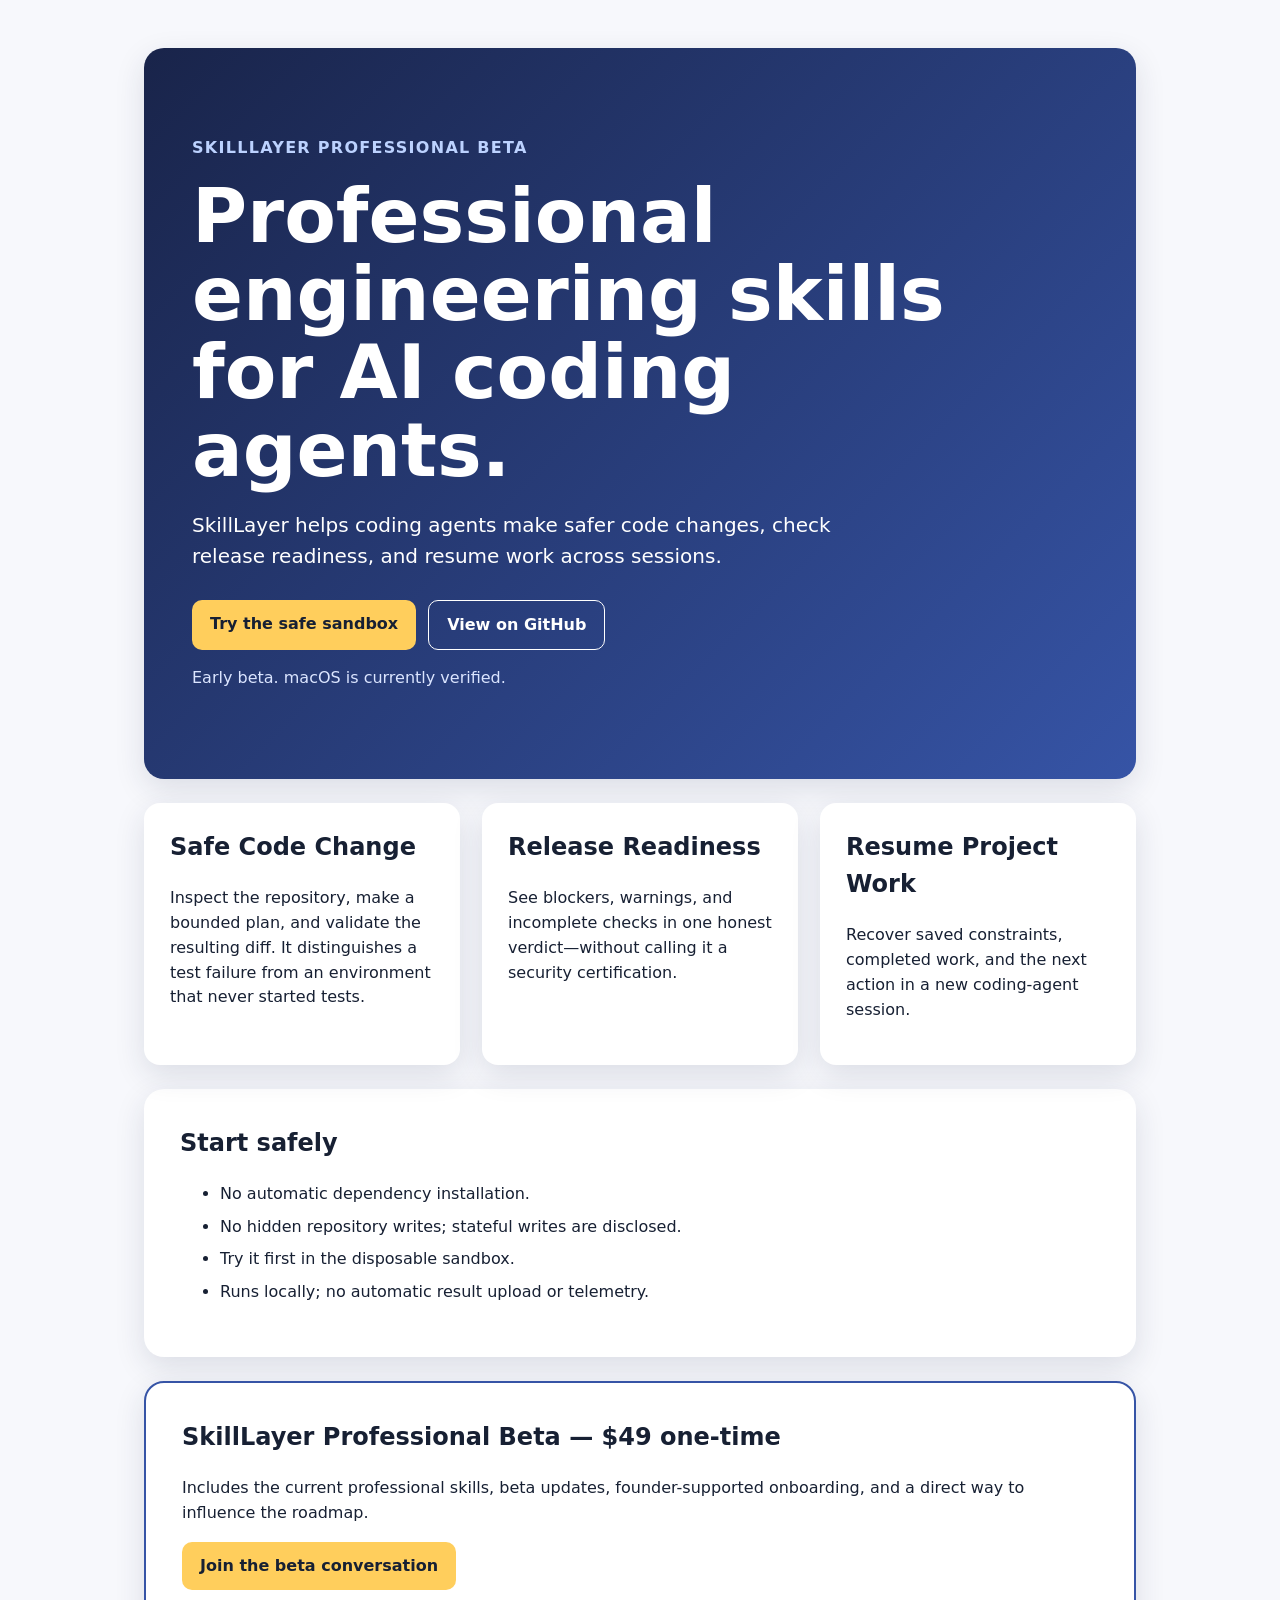
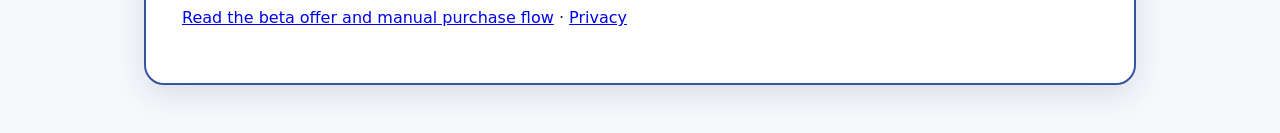
==== site/index.html @ 873559b3 "docs: add commercial beta packaging and safe tester flow" ====
<!doctype html>
<html lang="en">
  <head>
    <meta charset="utf-8">
    <meta name="viewport" content="width=device-width, initial-scale=1">
    <meta name="description" content="Professional engineering skills for AI coding agents.">
    <title>SkillLayer — Professional engineering skills for AI coding agents</title>
    <link rel="stylesheet" href="styles.css">
  </head>
  <body>
    <main>
      <section class="hero">
        <p class="eyebrow">SkillLayer Professional Beta</p>
        <h1>Professional engineering skills for AI coding agents.</h1>
        <p class="lead">SkillLayer helps coding agents make safer code changes, check release readiness, and resume work across sessions.</p>
        <div class="actions">
          <a class="button primary" href="../ONE_PROMPT_TEST.md">Try the safe sandbox</a>
          <a class="button secondary" href="https://github.com/NickGBar/Skilllayer">View on GitHub</a>
        </div>
        <p class="fine-print">Early beta. macOS is currently verified.</p>
      </section>

      <section class="outcomes" aria-label="Three professional skills">
        <article>
          <h2>Safe Code Change</h2>
          <p>Inspect the repository, make a bounded plan, and validate the resulting diff. It distinguishes a test failure from an environment that never started tests.</p>
        </article>
        <article>
          <h2>Release Readiness</h2>
          <p>See blockers, warnings, and incomplete checks in one honest verdict—without calling it a security certification.</p>
        </article>
        <article>
          <h2>Resume Project Work</h2>
          <p>Recover saved constraints, completed work, and the next action in a new coding-agent session.</p>
        </article>
      </section>

      <section class="safety">
        <h2>Start safely</h2>
        <ul>
          <li>No automatic dependency installation.</li>
          <li>No hidden repository writes; stateful writes are disclosed.</li>
          <li>Try it first in the disposable sandbox.</li>
          <li>Runs locally; no automatic result upload or telemetry.</li>
        </ul>
      </section>

      <section class="beta">
        <h2>SkillLayer Professional Beta — $49 one-time</h2>
        <p>Includes the current professional skills, beta updates, founder-supported onboarding, and a direct way to influence the roadmap.</p>
        <a class="button primary" href="https://github.com/NickGBar/Skilllayer/issues/new?template=beta-interest.yml">Join the beta conversation</a>
        <p><a href="../BETA_OFFER.md">Read the beta offer and manual purchase flow</a> · <a href="privacy.html">Privacy</a></p>
      </section>
    </main>
  </body>
</html>
---- site/styles.css ----
:root { color-scheme: light; font-family: Inter, ui-sans-serif, system-ui, sans-serif; color: #172033; background: #f7f8fc; }
* { box-sizing: border-box; }
body { margin: 0; line-height: 1.55; }
main { max-width: 1040px; margin: auto; padding: 24px; }
section { margin: 24px 0; padding: 36px; border-radius: 20px; background: #fff; box-shadow: 0 10px 30px #1f2a4420; }
.hero { padding: 72px 48px; background: linear-gradient(135deg, #19244a, #3654a6); color: white; }
.eyebrow { font-weight: 700; letter-spacing: .08em; text-transform: uppercase; color: #bcd2ff; }
h1 { max-width: 760px; margin: 0; font-size: clamp(2.35rem, 6vw, 4.7rem); line-height: 1.04; }
h2 { margin-top: 0; }
.lead { max-width: 700px; font-size: 1.25rem; }
.actions { display: flex; flex-wrap: wrap; gap: 12px; margin-top: 28px; }
.button { display: inline-block; padding: 12px 18px; border-radius: 10px; font-weight: 700; text-decoration: none; }
.primary { background: #ffce5c; color: #172033; }
.secondary { border: 1px solid currentColor; color: inherit; }
.fine-print { color: #dbe5ff; }
.outcomes { display: grid; grid-template-columns: repeat(3, 1fr); gap: 22px; background: transparent; box-shadow: none; padding: 0; }
.outcomes article { padding: 26px; background: #fff; border-radius: 16px; box-shadow: 0 10px 30px #1f2a4420; }
.safety li { margin: 8px 0; }
.beta { border: 2px solid #3654a6; }
@media (max-width: 720px) { .hero { padding: 40px 26px; } .outcomes { grid-template-columns: 1fr; } section { padding: 28px; } }
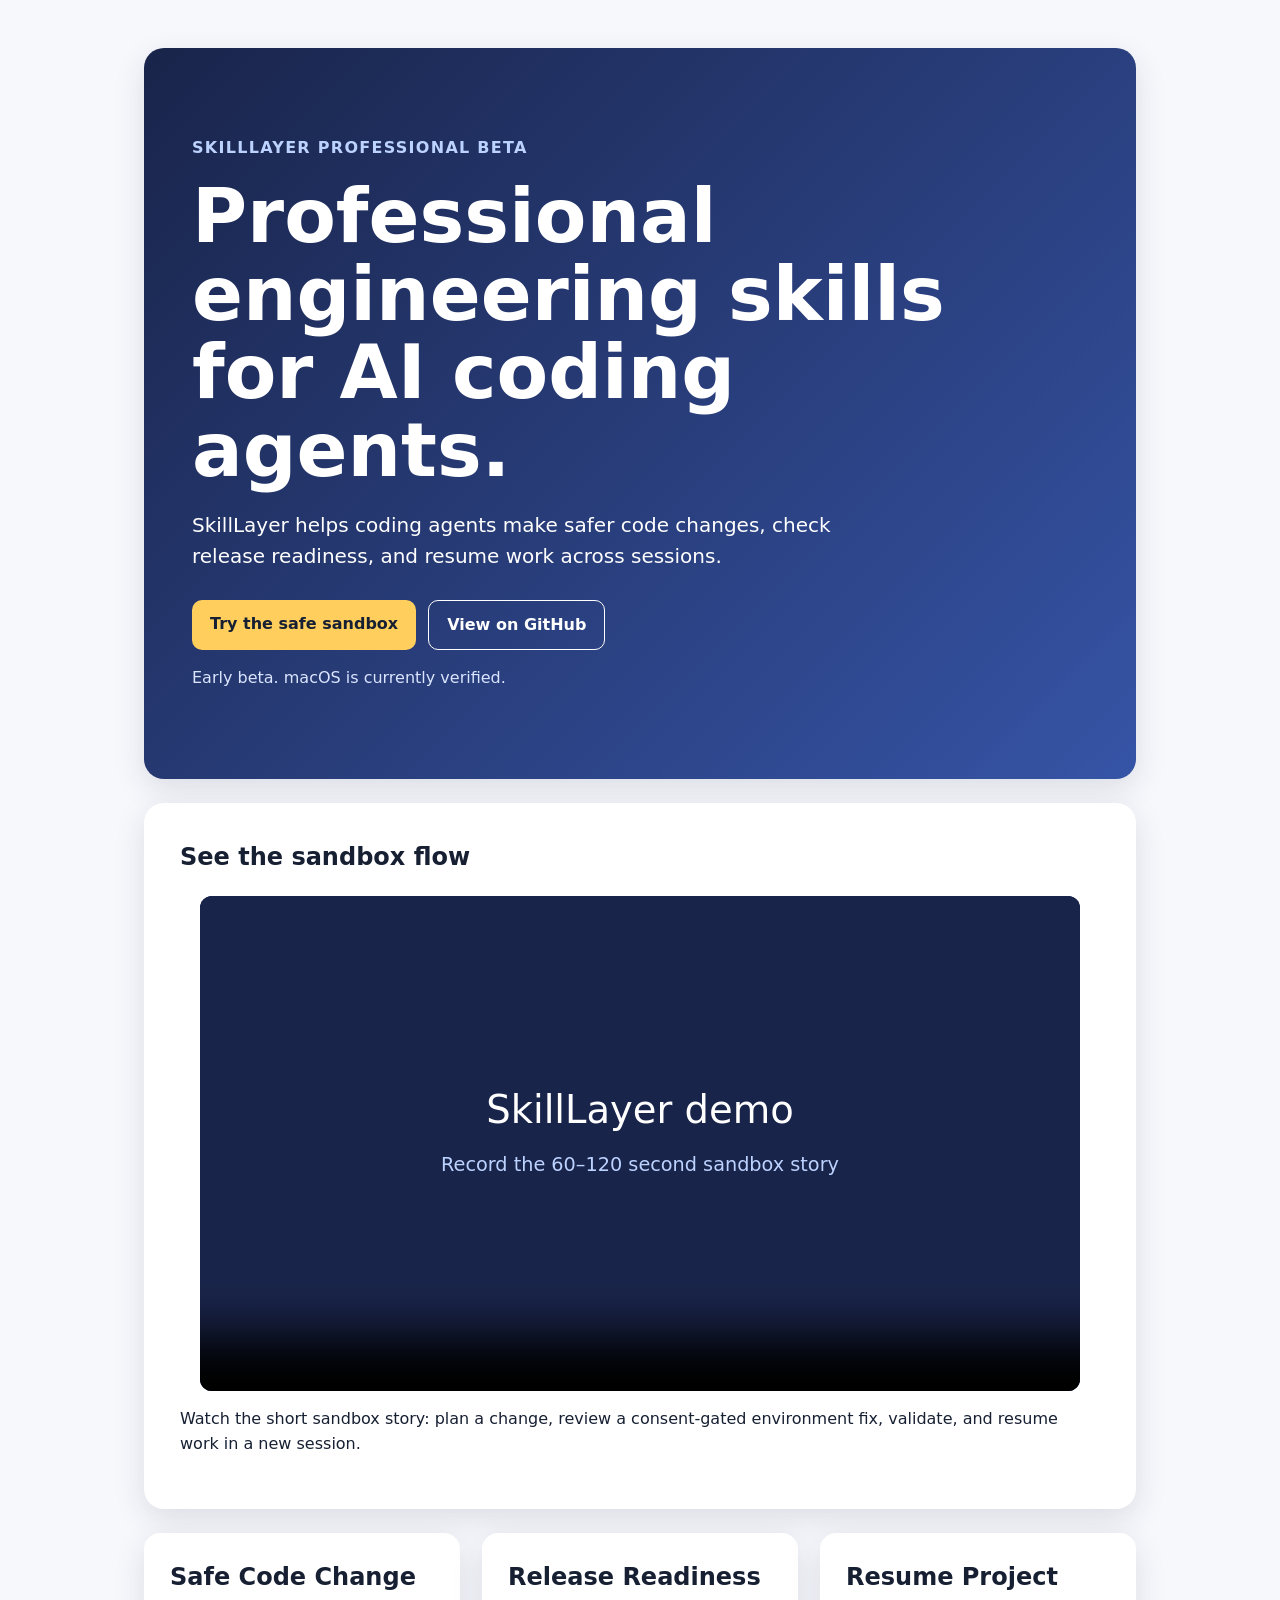
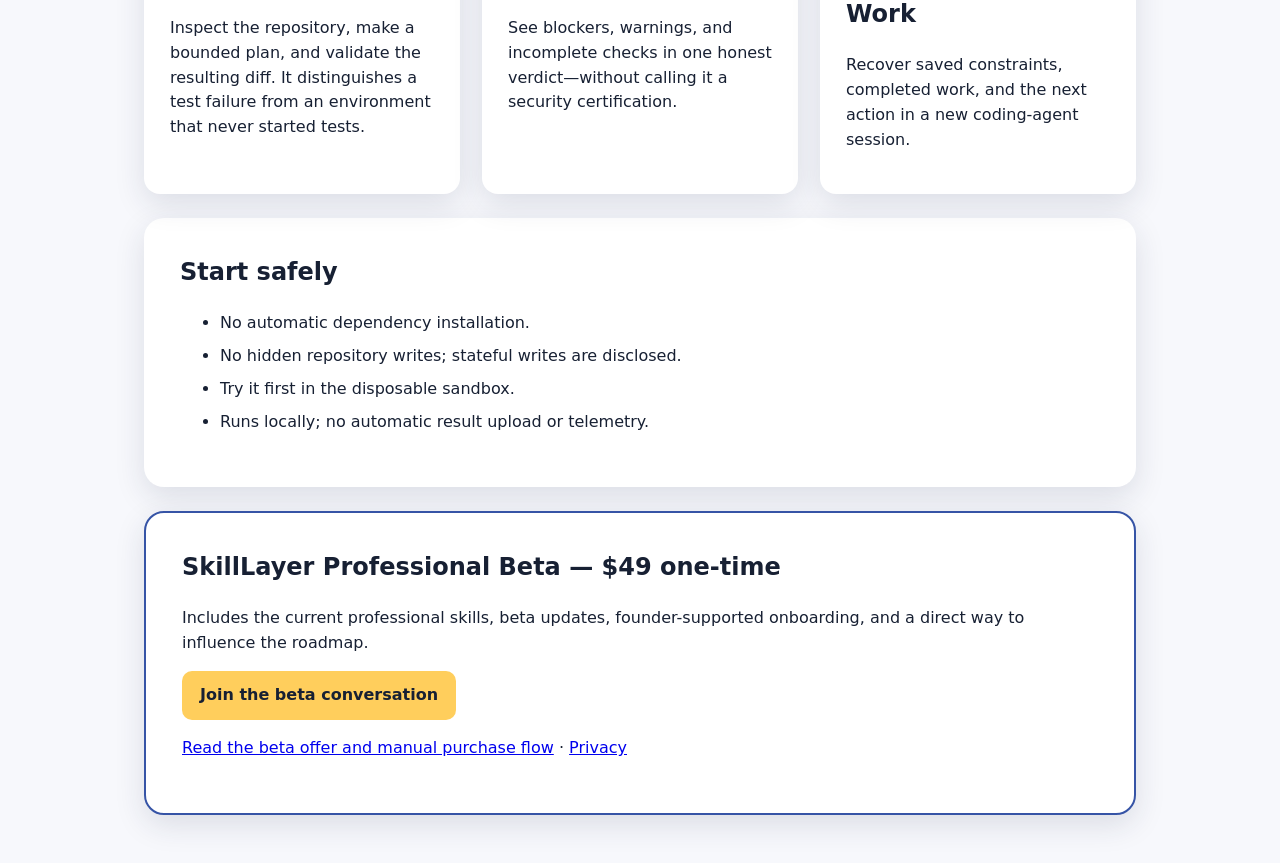
==== commit 3a205850: "docs: publish commercial beta entry flow" ====
--- a/site/index.html
+++ b/site/index.html
@@ -14,10 +14,19 @@
         <h1>Professional engineering skills for AI coding agents.</h1>
         <p class="lead">SkillLayer helps coding agents make safer code changes, check release readiness, and resume work across sessions.</p>
         <div class="actions">
-          <a class="button primary" href="../ONE_PROMPT_TEST.md">Try the safe sandbox</a>
+          <a class="button primary" href="https://github.com/NickGBar/skilllayer-tester-sandbox">Try the safe sandbox</a>
           <a class="button secondary" href="https://github.com/NickGBar/Skilllayer">View on GitHub</a>
         </div>
         <p class="fine-print">Early beta. macOS is currently verified.</p>
+      </section>
+
+      <section class="demo" aria-label="Short SkillLayer demo">
+        <h2>See the sandbox flow</h2>
+        <video controls preload="metadata" poster="demo-placeholder.svg">
+          <source src="media/SkillLayer_Automation_short.mp4" type="video/mp4">
+          Your browser does not support embedded video. <a href="media/SkillLayer_Automation_short.mp4">Open the short demo video</a>.
+        </video>
+        <p>Watch the short sandbox story: plan a change, review a consent-gated environment fix, validate, and resume work in a new session.</p>
       </section>
 
       <section class="outcomes" aria-label="Three professional skills">
--- a/site/styles.css
+++ b/site/styles.css
@@ -17,4 +17,5 @@
 .outcomes article { padding: 26px; background: #fff; border-radius: 16px; box-shadow: 0 10px 30px #1f2a4420; }
 .safety li { margin: 8px 0; }
 .beta { border: 2px solid #3654a6; }
+.demo video { display: block; width: 100%; max-width: 880px; margin: 16px auto; border-radius: 12px; background: #19244a; }
 @media (max-width: 720px) { .hero { padding: 40px 26px; } .outcomes { grid-template-columns: 1fr; } section { padding: 28px; } }
